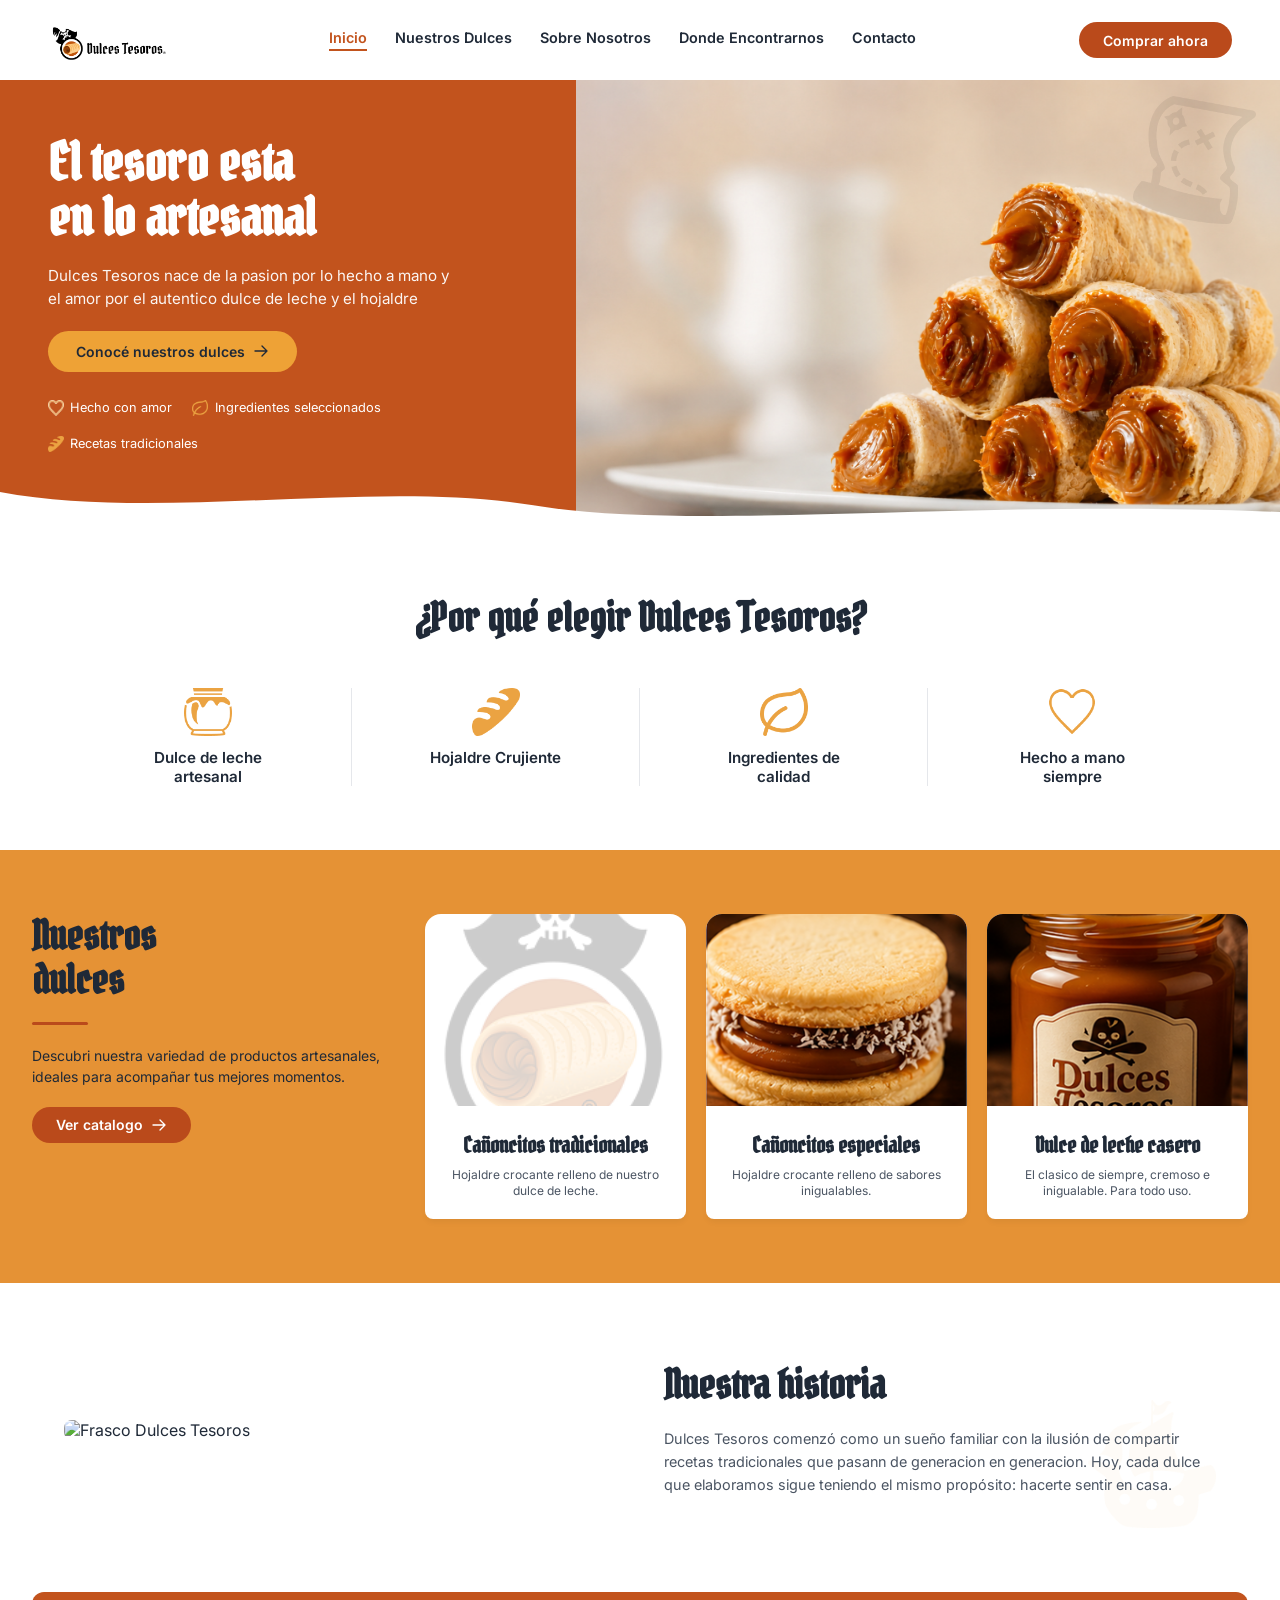
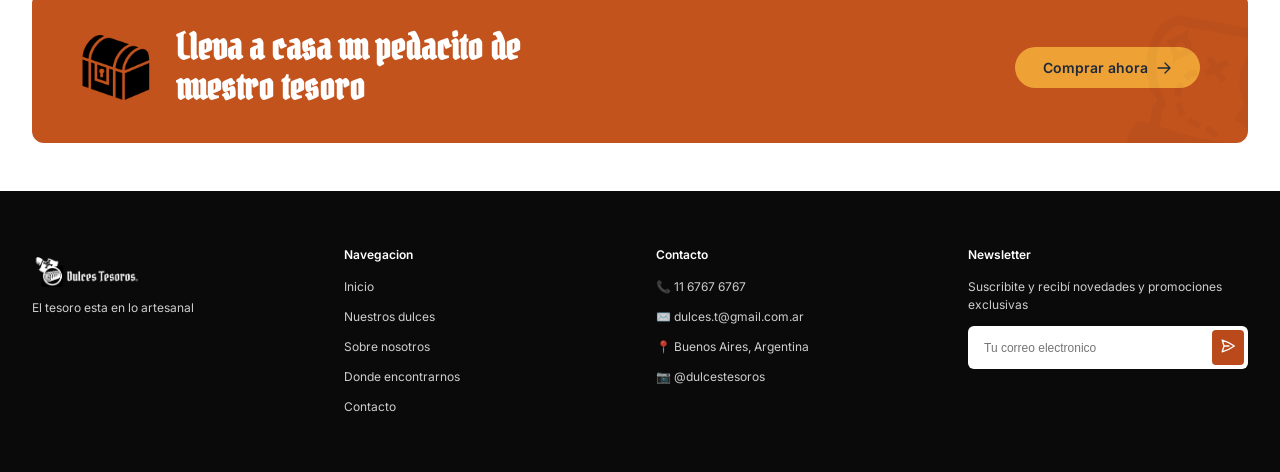
==== index.html @ 897faa63 "me olvide de comitear" ====
<!DOCTYPE html>
<html lang="es">
<head>
    <meta charset="UTF-8">
    <meta name="viewport" content="width=device-width, initial-scale=1.0">
    <title>Dulces Tesoros - El tesoro está en lo artesanal</title>
    <link rel="stylesheet" href="index.css">
</head>
<body>

    <!-- BARRA DE NAVEGACIÓN -->
    <nav class="navbar">
        <a href="#" class="brand-logo">
            <img src="imagenes/logoHorizontal 3.png" alt="Dulces Tesoros Logo">
        </a>
        <div class="nav-links">
            <a href="#" class="active">Inicio</a>
            <a href="#catalogo">Nuestros Dulces</a>
            <a href="#historia">Sobre Nosotros</a>
            <a href="#contacto">Donde Encontrarnos</a>
            <a href="#contacto">Contacto</a>
        </div>
        <a href="#" class="btn-primary btn-nav">Comprar ahora</a>
    </nav>

    <!-- SECCIÓN HERO BICOLOR -->
    <header class="hero">
        <div class="hero-left">
            <h1 class="hero-title">El tesoro esta<br>en lo artesanal</h1>
            <p class="hero-description">
                Dulces Tesoros nace de la pasion por lo hecho a mano y el amor por el autentico dulce de leche y el hojaldre
            </p>
            <div class="hero-cta">
                <a href="#catalogo" class="btn-gold">
                    Conocé nuestros dulces
                    <svg xmlns="http://www.w3.org/2000/svg" fill="none" viewBox="0 0 24 24" stroke-width="2" stroke="currentColor">
                        <path stroke-linecap="round" stroke-linejoin="round" d="M13.5 4.5 21 12m0 0-7.5 7.5M21 12H3" />
                    </svg>
                </a>
            </div>
            <div class="hero-badges">
                <div class="badge">
                    <img src="imagenes/Vector (2).png" alt="Corazón">
                    <span>Hecho con amor</span>
                </div>
                <div class="badge">
                    <img src="imagenes/Vector (3).png" alt="Hoja">
                    <span>Ingredientes seleccionados</span>
                </div>
                <div class="badge">
                    <img src="imagenes/Vector (4).png" alt="Receta">
                    <span>Recetas tradicionales</span>
                </div>
            </div>
        </div>

        <div class="hero-right">
            <img src="imagenes/Vector (1).png" alt="Marca de agua logo" class="watermark-top">
            <img src="imagenes/ChatGPT Image 18 ago 2026, 13_55_26 1.png" alt="Cañoncitos de dulce de leche" class="hero-main-img">
        </div>

        <div class="hero-wave">
            <svg viewBox="0 0 1200 120" preserveAspectRatio="none">
                <path d="M0,0 C150,90 350,-40 500,40 C650,120 900,20 1200,60 L1200,120 L0,120 Z"></path>
            </svg>
        </div>
    </header>

    <!-- SECCIÓN ¿POR QUÉ ELEGIRNOS? -->
    <section class="features">
        <h2 class="section-title">¿Por qué elegir Dulces Tesoros?</h2>
        <div class="features-grid">
            <div class="feature-item border-right">
                <img src="imagenes/Vector (5).png" alt="Dulce de leche artesanal">
                <p>Dulce de leche artesanal</p>
            </div>
            <div class="feature-item border-right">
                <img src="imagenes/Vector (4).png" alt="Hojaldre Crujiente">
                <p>Hojaldre Crujiente</p>
            </div>
            <div class="feature-item border-right">
                <img src="imagenes/Vector (3).png" alt="Ingredientes de calidad">
                <p>Ingredientes de calidad</p>
            </div>
            <div class="feature-item">
                <img src="imagenes/Vector (2).png" alt="Hecho a mano siempre">
                <p>Hecho a mano siempre</p>
            </div>
        </div>
    </section>

    <!-- SECCIÓN CATÁLOGO -->
    <section id="catalogo" class="catalog">
        <div class="catalog-container">
            <div class="catalog-info">
                <h2 class="section-title">Nuestros<br>dulces</h2>
                <div class="divider"></div>
                <p>Descubri nuestra variedad de productos artesanales, ideales para acompañar tus mejores momentos.</p>
                <div>
                    <a href="#" class="btn-primary">
                        Ver catalogo
                        <svg xmlns="http://www.w3.org/2000/svg" fill="none" viewBox="0 0 24 24" stroke-width="2" stroke="currentColor">
                            <path stroke-linecap="round" stroke-linejoin="round" d="M13.5 4.5 21 12m0 0-7.5 7.5M21 12H3" />
                        </svg>
                    </a>
                </div>
            </div>

            <div class="catalog-cards">
                <article class="product-card">
                    <img src="imagenes/image 16 2.png" alt="Cañoncitos tradicionales">
                    <div class="card-body">
                        <h3>Cañoncitos tradicionales</h3>
                        <p>Hojaldre crocante relleno de nuestro dulce de leche.</p>
                    </div>
                </article>

                <article class="product-card">
                    <img src="imagenes/Rectangle 11.png" alt="Cañoncitos especiales">
                    <div class="card-body">
                        <h3>Cañoncitos especiales</h3>
                        <p>Hojaldre crocante relleno de sabores inigualables.</p>
                    </div>
                </article>

                <article class="product-card">
                    <img src="imagenes/Rectangle 17.png" alt="Dulce de leche casero">
                    <div class="card-body">
                        <h3>Dulce de leche casero</h3>
                        <p>El clasico de siempre, cremoso e inigualable. Para todo uso.</p>
                    </div>
                </article>
            </div>
        </div>
    </section>

    <!-- SECCIÓN NUESTRA HISTORIA -->
    <section id="historia" class="history">
        <div class="history-container">
            <div class="history-image">
                <img src="imagenes/image 1.jpg" alt="Frasco Dulces Tesoros">
            </div>
            <div class="history-content">
                <h2 class="section-title">Nuestra historia</h2>
                <p>Dulces Tesoros comenzó como un sueño familiar con la ilusión de compartir recetas tradicionales que pasann de generacion en generacion. Hoy, cada dulce que elaboramos sigue teniendo el mismo propósito: hacerte sentir en casa.</p>
                <img src="imagenes/Vector.png" alt="Marca de agua barco" class="watermark-ship">
            </div>
        </div>
    </section>

    <!-- BANNER CTA -->
    <section class="cta-banner">
        <div class="cta-card">
            <div class="cta-content">
                <img src="imagenes/game-icons_locked-chest.png" alt="Cofre" class="cta-icon">
                <h3 class="cta-title">Lleva a casa un pedacito de nuestro tesoro</h3>
            </div>
            <a href="#" class="btn-gold">
                Comprar ahora
                <svg xmlns="http://www.w3.org/2000/svg" fill="none" viewBox="0 0 24 24" stroke-width="2" stroke="currentColor">
                    <path stroke-linecap="round" stroke-linejoin="round" d="M13.5 4.5 21 12m0 0-7.5 7.5M21 12H3" />
                </svg>
            </a>
            <img src="imagenes/Vector (1).png" alt="Marca de agua" class="watermark-cta">
        </div>
    </section>

    <!-- FOOTER -->
    <footer id="contacto" class="footer">
        <div class="footer-container">
            <div class="footer-col">
                <img src="imagenes/Group 15 (1) 1.png" alt="Dulces Tesoros Logo Blanco" class="footer-logo">
                <p>El tesoro esta en lo artesanal</p>
            </div>
            <div class="footer-col">
                <h4>Navegacion</h4>
                <a href="#">Inicio</a>
                <a href="#catalogo">Nuestros dulces</a>
                <a href="#historia">Sobre nosotros</a>
                <a href="#contacto">Donde encontrarnos</a>
                <a href="#contacto">Contacto</a>
            </div>
            <div class="footer-col">
                <h4>Contacto</h4>
                <p>📞 11 6767 6767</p>
                <p>✉️ dulces.t@gmail.com.ar</p>
                <p>📍 Buenos Aires, Argentina</p>
                <p>📷 @dulcestesoros</p>
            </div>
            <div class="footer-col">
                <h4>Newsletter</h4>
                <p>Suscribite y recibí novedades y promociones exclusivas</p>
                <form id="newsletter-form" class="newsletter-form">
                    <input type="email" id="newsletter-email" placeholder="Tu correo electronico" required>
                    <button type="submit" aria-label="Enviar newsletter">
                        <svg xmlns="http://www.w3.org/2000/svg" fill="none" viewBox="0 0 24 24" stroke-width="2" stroke="currentColor">
                            <path stroke-linecap="round" stroke-linejoin="round" d="M6 12 3.269 3.125A59.769 59.769 0 0 1 21.485 12 59.768 59.768 0 0 1 3.27 20.875L5.999 12Zm0 0h7.5" />
                        </svg>
                    </button>
                </form>
            </div>
        </div>
    </footer>

    <script src="index.js"></script>
</body>
</html>
---- index.css ----
/* ==========================================================================
   1. FUENTES Y VARIABLES GLOBALES
   ========================================================================== */
@import url('https://fonts.googleapis.com/css2?family=Inter:wght@400;600;700&family=Pirata+One&display=swap');

:root {
    --color-terracotta: #C2531D;
    --color-cream-hero: #EADCCE;
    --color-gold: #EEA236;
    --color-gold-hover: #F59E0B;
    --color-orange-bg: #E59235;
    --color-dark-orange: #BA4A1B;
    --color-black: #0A0A0A;
    --color-gray-dark: #1F2937;
    --color-gray-text: #4B5563;
    
    --font-title: 'Pirata One', cursive, serif;
    --font-body: 'Inter', sans-serif;
}

* {
    margin: 0;
    padding: 0;
    box-sizing: border-box;
}

html {
    scroll-behavior: smooth;
}

body {
    font-family: var(--font-body);
    color: var(--color-gray-dark);
    background-color: #FFFFFF;
}

a {
    text-decoration: none;
    color: inherit;
    transition: all 0.2s ease-in-out;
}

/* ==========================================================================
   2. ESTILOS REUTILIZABLES
   ========================================================================== */
.section-title {
    font-family: var(--font-title);
    font-size: 2.5rem;
    line-height: 1.1;
}

.btn-primary {
    background-color: var(--color-dark-orange);
    color: #FFFFFF;
    padding: 0.6rem 1.5rem;
    border-radius: 9999px;
    font-weight: 600;
    font-size: 0.875rem;
    display: inline-flex;
    align-items: center;
    gap: 0.5rem;
}

.btn-primary:hover {
    background-color: var(--color-terracotta);
}

.btn-primary svg,
.btn-gold svg {
    width: 1rem;
    height: 1rem;
}

.btn-gold {
    background-color: var(--color-gold);
    color: var(--color-gray-dark);
    padding: 0.75rem 1.75rem;
    border-radius: 9999px;
    font-weight: 600;
    font-size: 0.875rem;
    display: inline-flex;
    align-items: center;
    gap: 0.5rem;
}

.btn-gold:hover {
    background-color: var(--color-gold-hover);
}

/* ==========================================================================
   3. NAVEGACIÓN
   ========================================================================== */
.navbar {
    display: flex;
    align-items: center;
    justify-content: space-between;
    padding: 1rem 3rem;
    background-color: #FFFFFF;
    box-shadow: 0 1px 3px rgba(0, 0, 0, 0.05);
}

.brand-logo img {
    height: 2.75rem;
    object-fit: contain;
}

.nav-links {
    display: flex;
    gap: 1.75rem;
    font-size: 0.9rem;
    font-weight: 600;
}

.nav-links a:hover {
    color: var(--color-terracotta);
}

.nav-links a.active {
    color: var(--color-terracotta);
    border-bottom: 2px solid var(--color-terracotta);
    padding-bottom: 0.2rem;
}

/* ==========================================================================
   4. HERO BICOLOR
   ========================================================================== */
.hero {
    display: flex;
    flex-direction: column;
    position: relative;
    width: 100%;
}

.hero-left {
    background-color: var(--color-terracotta);
    color: #FFFFFF;
    padding: 3.5rem 2rem 5rem 3rem;
    display: flex;
    flex-direction: column;
    justify-content: center;
    gap: 1.25rem;
}

.hero-title {
    font-family: var(--font-title);
    font-size: 3.25rem;
    line-height: 1.05;
}

.hero-description {
    font-size: 0.95rem;
    line-height: 1.5;
    max-width: 26rem;
    opacity: 0.95;
}

.hero-badges {
    display: flex;
    flex-wrap: wrap;
    gap: 1.25rem;
    font-size: 0.8rem;
    margin-top: 0.5rem;
}

.badge {
    display: flex;
    align-items: center;
    gap: 0.4rem;
}

.badge img {
    width: 1rem;
    height: 1rem;
}

.hero-right {
    background-color: var(--color-cream-hero);
    position: relative;
    display: flex;
    align-items: center;
    justify-content: center;
    overflow: hidden;
}

.hero-main-img {
    width: 100%;
    height: 100%;
    object-fit: cover;
    display: block;
}

.watermark-top {
    position: absolute;
    top: 1rem;
    right: 1.5rem;
    height: 8rem;
    opacity: 0.35;
    pointer-events: none;
    z-index: 5;
}

.hero-wave {
    position: absolute;
    bottom: 0;
    left: 0;
    width: 100%;
    line-height: 0;
    z-index: 10;
}

.hero-wave svg {
    width: 100%;
    height: 2.5rem;
    fill: #FFFFFF;
}

/* ==========================================================================
   5. POR QUÉ ELEGIRNOS
   ========================================================================== */
.features {
    padding: 4rem 1.5rem;
    text-align: center;
}

.features .section-title {
    color: var(--color-gray-dark);
    margin-bottom: 3rem;
}

.features-grid {
    max-width: 72rem;
    margin: 0 auto;
    display: grid;
    grid-template-columns: repeat(4, 1fr);
}

.feature-item {
    display: flex;
    flex-direction: column;
    align-items: center;
    gap: 0.75rem;
    padding: 0 1rem;
}

.border-right {
    border-right: 1px solid #E5E7EB;
}

.feature-item img {
    height: 3rem;
    object-fit: contain;
}

.feature-item p {
    font-weight: 600;
    max-width: 140px;
    font-size: 0.95rem;
}

/* ==========================================================================
   6. CATÁLOGO DE DULCES
   ========================================================================== */
.catalog {
    padding: 4rem 2rem;
    background-color: var(--color-orange-bg);
}

.catalog-container {
    max-width: 80rem;
    margin: 0 auto;
    display: flex;
    gap: 2.5rem;
}

.catalog-info {
    width: 30%;
    display: flex;
    flex-direction: column;
    gap: 1.25rem;
    color: var(--color-gray-dark);
}

.catalog-info .divider {
    width: 3.5rem;
    height: 3px;
    background-color: var(--color-dark-orange);
    border-radius: 9999px;
}

.catalog-info p {
    font-size: 0.875rem;
    line-height: 1.5;
}

.catalog-cards {
    width: 70%;
    display: grid;
    grid-template-columns: repeat(3, 1fr);
    gap: 1.25rem;
}

.product-card {
    background-color: #FFFFFF;
    border-radius: 1rem 1rem 0.5rem 0.5rem;
    overflow: hidden;
    text-align: center;
    box-shadow: 0 4px 6px -1px rgba(0, 0, 0, 0.05);
}

.product-card img {
    width: 100%;
    height: 12rem;
    object-fit: cover;
}

.card-body {
    padding: 1.25rem 1rem;
    display: flex;
    flex-direction: column;
    gap: 0.5rem;
}

.card-body h3 {
    font-family: var(--font-title);
    font-size: 1.4rem;
}

.card-body p {
    font-size: 0.75rem;
    color: var(--color-gray-text);
    line-height: 1.35;
}

/* ==========================================================================
   7. NUESTRA HISTORIA
   ========================================================================== */
.history {
    padding: 5rem 2rem;
}

.history-container {
    max-width: 72rem;
    margin: 0 auto;
    display: flex;
    gap: 3rem;
    align-items: center;
}

.history-image {
    width: 50%;
}

.history-image img {
    width: 100%;
    border-radius: 0.5rem;
    object-fit: cover;
}

.history-content {
    width: 50%;
    position: relative;
    display: flex;
    flex-direction: column;
    gap: 1.25rem;
}

.history-content p {
    font-size: 0.9rem;
    line-height: 1.6;
    color: var(--color-gray-text);
    z-index: 10;
}

.watermark-ship {
    position: absolute;
    bottom: -2rem;
    right: 0;
    height: 8rem;
    opacity: 0.15;
    pointer-events: none;
}

/* ==========================================================================
   8. BANNER CTA
   ========================================================================== */
.cta-banner {
    max-width: 80rem;
    margin: 1rem auto 3rem;
    padding: 0 2rem;
}

.cta-card {
    background-color: var(--color-terracotta);
    color: #FFFFFF;
    border-radius: 0.75rem;
    padding: 2.25rem 3rem;
    display: flex;
    align-items: center;
    justify-content: space-between;
    position: relative;
    overflow: hidden;
}

.cta-content {
    display: flex;
    align-items: center;
    gap: 1.5rem;
    z-index: 10;
}

.cta-icon {
    height: 4.5rem;
    width: 4.5rem;
    object-fit: contain;
}

.cta-title {
    font-family: var(--font-title);
    font-size: 2.25rem;
    max-width: 26rem;
    line-height: 1.1;
}

.watermark-cta {
    position: absolute;
    right: -2rem;
    bottom: -2rem;
    height: 10rem;
    opacity: 0.15;
    pointer-events: none;
}

/* ==========================================================================
   9. FOOTER
   ========================================================================== */
.footer {
    background-color: var(--color-black);
    color: #FFFFFF;
    padding: 3.5rem 2rem;
    font-size: 0.75rem;
}

.footer-container {
    max-width: 80rem;
    margin: 0 auto;
    display: grid;
    grid-template-columns: repeat(4, 1fr);
    gap: 2rem;
}

.footer-col {
    display: flex;
    flex-direction: column;
    gap: 0.75rem;
}

.footer-col h4 {
    font-weight: 600;
    margin-bottom: 0.25rem;
}

.footer-col p,
.footer-col a {
    opacity: 0.8;
    line-height: 1.5;
}

.footer-logo {
    height: 2.5rem;
    object-fit: contain;
    align-self: flex-start;
}

.newsletter-form {
    display: flex;
    background-color: #FFFFFF;
    border-radius: 0.375rem;
    padding: 0.25rem;
}

.newsletter-form input {
    border: none;
    outline: none;
    padding: 0.375rem 0.75rem;
    font-size: 0.75rem;
    flex-grow: 1;
    color: var(--color-gray-dark);
}

.newsletter-form button {
    background-color: var(--color-dark-orange);
    color: #FFFFFF;
    border: none;
    padding: 0.5rem;
    border-radius: 0.25rem;
    cursor: pointer;
}

.newsletter-form button:hover {
    background-color: var(--color-terracotta);
}

.newsletter-form button svg {
    width: 1rem;
    height: 1rem;
}

/* ==========================================================================
   10. MEDIA QUERIES (DISPOSITIVOS MÓVILES)
   ========================================================================== */
@media (min-width: 768px) {
    .hero {
        flex-direction: row;
    }
    .hero-left {
        width: 45%;
    }
    .hero-right {
        width: 55%;
    }
}

@media (max-width: 767px) {
    .navbar {
        padding: 1rem;
    }
    .nav-links {
        display: none;
    }
    .features-grid {
        grid-template-columns: 1fr;
        gap: 2rem;
    }
    .border-right {
        border-right: none;
    }
    .catalog-container,
    .history-container {
        flex-direction: column;
    }
    .catalog-info, .catalog-cards,
    .history-image, .history-content {
        width: 100%;
    }
    .catalog-cards {
        grid-template-columns: 1fr;
    }
    .cta-card {
        flex-direction: column;
        gap: 1.5rem;
        text-align: center;
    }
    .footer-container {
        grid-template-columns: 1fr;
    }
}
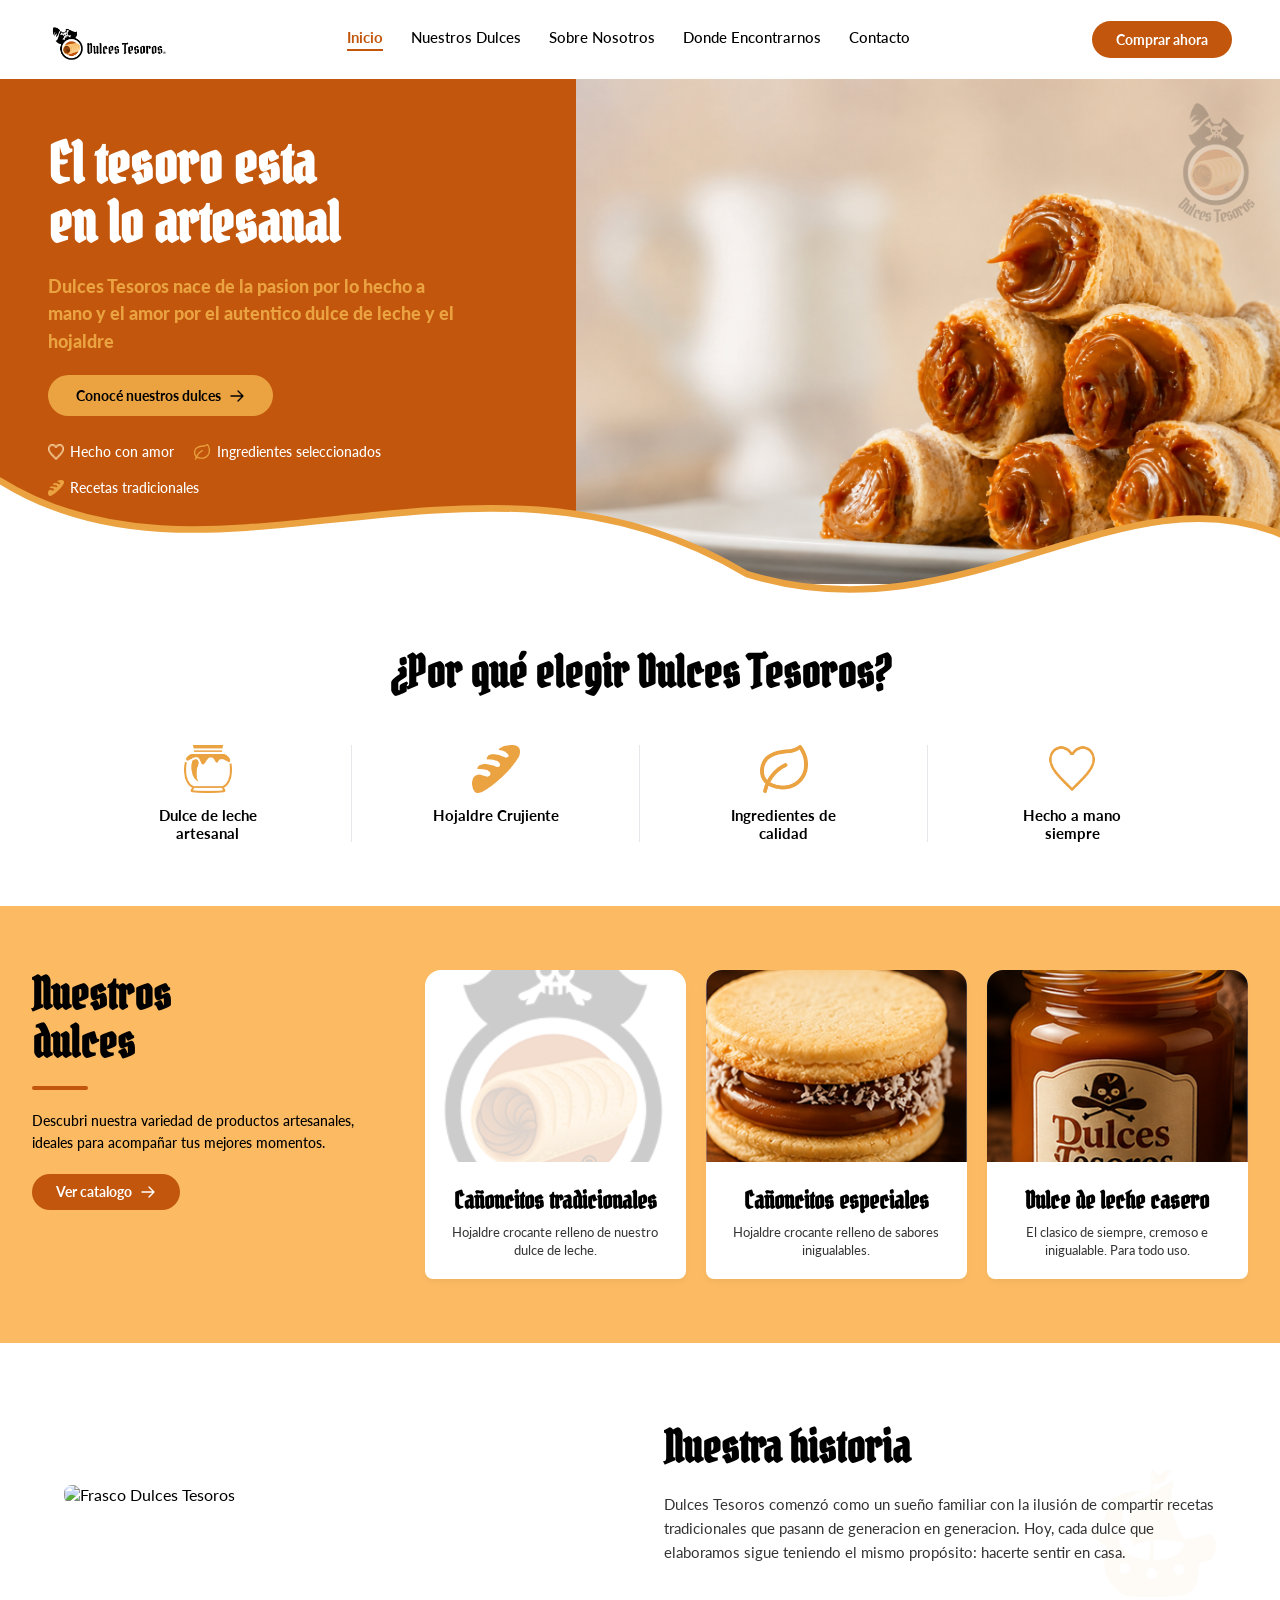
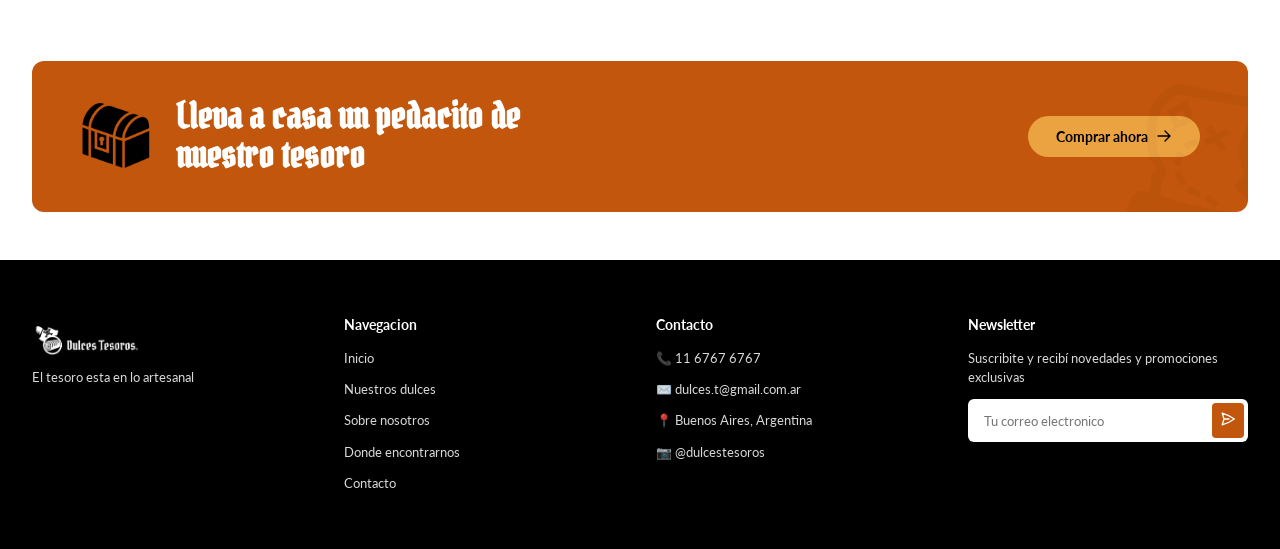
==== commit 79916dd4: "va bien e" ====
--- a/index.html
+++ b/index.html
@@ -55,15 +55,17 @@
         </div>
 
         <div class="hero-right">
-            <img src="imagenes/Vector (1).png" alt="Marca de agua logo" class="watermark-top">
+            <img src="imagenes/image 16 2.png" alt="Marca de agua logo" class="watermark-top">
             <img src="imagenes/ChatGPT Image 18 ago 2026, 13_55_26 1.png" alt="Cañoncitos de dulce de leche" class="hero-main-img">
         </div>
 
         <div class="hero-wave">
-            <svg viewBox="0 0 1200 120" preserveAspectRatio="none">
-                <path d="M0,0 C150,90 350,-40 500,40 C650,120 900,20 1200,60 L1200,120 L0,120 Z"></path>
-            </svg>
-        </div>
+    <svg viewBox="0 0 1200 120" preserveAspectRatio="none">
+        <path class="wave-fill" d="M0,20 C200,120 450,-30 700,90 C900,140 1050,10 1200,60 L1200,120 L0,120 Z"></path>
+        
+        <path class="wave-border" d="M0,20 C200,120 450,-30 700,90 C900,140 1050,10 1200,60"></path>
+    </svg>
+        </div>  
     </header>
 
     <!-- SECCIÓN ¿POR QUÉ ELEGIRNOS? -->
--- a/index.css
+++ b/index.css
@@ -1,21 +1,23 @@
 /* ==========================================================================
-   1. FUENTES Y VARIABLES GLOBALES
-   ========================================================================== */
-@import url('https://fonts.googleapis.com/css2?family=Inter:wght@400;600;700&family=Pirata+One&display=swap');
+   1. FUENTES Y VARIABLES DE MARCA (MANUAL DULCES TESOROS)
+   ========================================================================== */
+@import url('https://fonts.googleapis.com/css2?family=Lato:wght@400;500;700&family=Pirata+One&display=swap');
 
 :root {
-    --color-terracotta: #C2531D;
-    --color-cream-hero: #EADCCE;
-    --color-gold: #EEA236;
-    --color-gold-hover: #F59E0B;
-    --color-orange-bg: #E59235;
-    --color-dark-orange: #BA4A1B;
-    --color-black: #0A0A0A;
-    --color-gray-dark: #1F2937;
-    --color-gray-text: #4B5563;
+    /* Paleta Oficial */
+    --color-caramelo-oscuro: #C1560C;
+    --color-oro-hojaldre: #EBA342;
+    --color-oro-hojaldre-hover: #D89233;
+    --color-arena-dulce: #FCBB63;
+    --color-negro-pirata: #000000;
     
-    --font-title: 'Pirata One', cursive, serif;
-    --font-body: 'Inter', sans-serif;
+    /* Variables secundarias de texto */
+    --color-gray-text: #333333;
+    --color-white: #FFFFFF;
+    
+    /* Tipografías Oficiales */
+    --font-principal: 'Pirata One', cursive, serif;
+    --font-complementaria: 'Lato', sans-serif;
 }
 
 * {
@@ -29,9 +31,10 @@
 }
 
 body {
-    font-family: var(--font-body);
-    color: var(--color-gray-dark);
-    background-color: #FFFFFF;
+    font-family: var(--font-complementaria);
+    font-weight: 400;
+    color: var(--color-negro-pirata);
+    background-color: var(--color-white);
 }
 
 a {
@@ -44,17 +47,18 @@
    2. ESTILOS REUTILIZABLES
    ========================================================================== */
 .section-title {
-    font-family: var(--font-title);
-    font-size: 2.5rem;
+    font-family: var(--font-principal);
+    font-size: 2.75rem;
     line-height: 1.1;
+    color: var(--color-negro-pirata);
 }
 
 .btn-primary {
-    background-color: var(--color-dark-orange);
-    color: #FFFFFF;
+    background-color: var(--color-caramelo-oscuro);
+    color: var(--color-white);
     padding: 0.6rem 1.5rem;
     border-radius: 9999px;
-    font-weight: 600;
+    font-weight: 700;
     font-size: 0.875rem;
     display: inline-flex;
     align-items: center;
@@ -62,7 +66,7 @@
 }
 
 .btn-primary:hover {
-    background-color: var(--color-terracotta);
+    opacity: 0.9;
 }
 
 .btn-primary svg,
@@ -72,11 +76,11 @@
 }
 
 .btn-gold {
-    background-color: var(--color-gold);
-    color: var(--color-gray-dark);
+    background-color: var(--color-oro-hojaldre);
+    color: var(--color-negro-pirata);
     padding: 0.75rem 1.75rem;
     border-radius: 9999px;
-    font-weight: 600;
+    font-weight: 700;
     font-size: 0.875rem;
     display: inline-flex;
     align-items: center;
@@ -84,7 +88,7 @@
 }
 
 .btn-gold:hover {
-    background-color: var(--color-gold-hover);
+    background-color: var(--color-caramelo-oscuro);
 }
 
 /* ==========================================================================
@@ -95,7 +99,7 @@
     align-items: center;
     justify-content: space-between;
     padding: 1rem 3rem;
-    background-color: #FFFFFF;
+    background-color: var(--color-white);
     box-shadow: 0 1px 3px rgba(0, 0, 0, 0.05);
 }
 
@@ -107,17 +111,18 @@
 .nav-links {
     display: flex;
     gap: 1.75rem;
-    font-size: 0.9rem;
-    font-weight: 600;
+    font-size: 0.95rem;
+    font-weight: 500;
 }
 
 .nav-links a:hover {
-    color: var(--color-terracotta);
+    color: var(--color-caramelo-oscuro);
 }
 
 .nav-links a.active {
-    color: var(--color-terracotta);
-    border-bottom: 2px solid var(--color-terracotta);
+    color: var(--color-caramelo-oscuro);
+    font-weight: 700;
+    border-bottom: 2px solid var(--color-caramelo-oscuro);
     padding-bottom: 0.2rem;
 }
 
@@ -132,9 +137,9 @@
 }
 
 .hero-left {
-    background-color: var(--color-terracotta);
-    color: #FFFFFF;
-    padding: 3.5rem 2rem 5rem 3rem;
+    background-color: var(--color-caramelo-oscuro);
+    color: var(--color-white);
+    padding: 3.5rem 2rem 5.5rem 3rem;
     display: flex;
     flex-direction: column;
     justify-content: center;
@@ -142,23 +147,26 @@
 }
 
 .hero-title {
-    font-family: var(--font-title);
-    font-size: 3.25rem;
+    font-family: var(--font-principal);
+    font-size: 3.5rem;
     line-height: 1.05;
+    color: var(--color-white);
 }
 
 .hero-description {
-    font-size: 0.95rem;
+    font-size: 1.15rem;
     line-height: 1.5;
     max-width: 26rem;
-    opacity: 0.95;
+    font-weight: 1000;
+    color: var(--color-oro-hojaldre);
 }
 
 .hero-badges {
     display: flex;
     flex-wrap: wrap;
     gap: 1.25rem;
-    font-size: 0.8rem;
+    font-size: 0.85rem;
+    font-weight: 500;
     margin-top: 0.5rem;
 }
 
@@ -174,7 +182,7 @@
 }
 
 .hero-right {
-    background-color: var(--color-cream-hero);
+    background-color: var(--color-arena-dulce);
     position: relative;
     display: flex;
     align-items: center;
@@ -194,14 +202,15 @@
     top: 1rem;
     right: 1.5rem;
     height: 8rem;
-    opacity: 0.35;
+    opacity: 0.95;
     pointer-events: none;
     z-index: 5;
 }
 
+/* OLA DECORATIVA CON BORDE ORO HOJALDRE */
 .hero-wave {
     position: absolute;
-    bottom: 0;
+    bottom: -30px;
     left: 0;
     width: 100%;
     line-height: 0;
@@ -210,8 +219,18 @@
 
 .hero-wave svg {
     width: 100%;
-    height: 2.5rem;
-    fill: #FFFFFF;
+    height: 10rem;
+}
+
+.hero-wave .wave-fill {
+    fill: var(--color-white);
+}
+
+.hero-wave .wave-border {
+    fill: none;
+    stroke: var(--color-oro-hojaldre);
+    stroke-width: 5px;
+    stroke-linecap: round;
 }
 
 /* ==========================================================================
@@ -223,7 +242,6 @@
 }
 
 .features .section-title {
-    color: var(--color-gray-dark);
     margin-bottom: 3rem;
 }
 
@@ -238,7 +256,7 @@
     display: flex;
     flex-direction: column;
     align-items: center;
-    gap: 0.75rem;
+    gap: 0.8rem;
     padding: 0 1rem;
 }
 
@@ -252,7 +270,7 @@
 }
 
 .feature-item p {
-    font-weight: 600;
+    font-weight: 700;
     max-width: 140px;
     font-size: 0.95rem;
 }
@@ -262,7 +280,7 @@
    ========================================================================== */
 .catalog {
     padding: 4rem 2rem;
-    background-color: var(--color-orange-bg);
+    background-color: var(--color-arena-dulce);
 }
 
 .catalog-container {
@@ -277,19 +295,19 @@
     display: flex;
     flex-direction: column;
     gap: 1.25rem;
-    color: var(--color-gray-dark);
 }
 
 .catalog-info .divider {
     width: 3.5rem;
-    height: 3px;
-    background-color: var(--color-dark-orange);
+    height: 4px;
+    background-color: var(--color-caramelo-oscuro);
     border-radius: 9999px;
 }
 
 .catalog-info p {
-    font-size: 0.875rem;
+    font-size: 0.9rem;
     line-height: 1.5;
+    font-weight: 500;
 }
 
 .catalog-cards {
@@ -300,7 +318,7 @@
 }
 
 .product-card {
-    background-color: #FFFFFF;
+    background-color: var(--color-white);
     border-radius: 1rem 1rem 0.5rem 0.5rem;
     overflow: hidden;
     text-align: center;
@@ -321,14 +339,16 @@
 }
 
 .card-body h3 {
-    font-family: var(--font-title);
-    font-size: 1.4rem;
+    font-family: var(--font-principal);
+    font-size: 1.5rem;
+    color: var(--color-negro-pirata);
 }
 
 .card-body p {
-    font-size: 0.75rem;
+    font-size: 0.8rem;
     color: var(--color-gray-text);
-    line-height: 1.35;
+    line-height: 1.4;
+    font-weight: 400;
 }
 
 /* ==========================================================================
@@ -365,9 +385,10 @@
 }
 
 .history-content p {
-    font-size: 0.9rem;
+    font-size: 0.95rem;
     line-height: 1.6;
     color: var(--color-gray-text);
+    font-weight: 400;
     z-index: 10;
 }
 
@@ -390,8 +411,8 @@
 }
 
 .cta-card {
-    background-color: var(--color-terracotta);
-    color: #FFFFFF;
+    background-color: var(--color-caramelo-oscuro);
+    color: var(--color-white);
     border-radius: 0.75rem;
     padding: 2.25rem 3rem;
     display: flex;
@@ -415,10 +436,11 @@
 }
 
 .cta-title {
-    font-family: var(--font-title);
+    font-family: var(--font-principal);
     font-size: 2.25rem;
     max-width: 26rem;
     line-height: 1.1;
+    color: var(--color-white);
 }
 
 .watermark-cta {
@@ -431,13 +453,13 @@
 }
 
 /* ==========================================================================
-   9. FOOTER
+   9. FOOTER NEGRO PIRATA
    ========================================================================== */
 .footer {
-    background-color: var(--color-black);
-    color: #FFFFFF;
+    background-color: var(--color-negro-pirata);
+    color: var(--color-white);
     padding: 3.5rem 2rem;
-    font-size: 0.75rem;
+    font-size: 0.8rem;
 }
 
 .footer-container {
@@ -455,14 +477,16 @@
 }
 
 .footer-col h4 {
-    font-weight: 600;
+    font-weight: 700;
+    font-size: 0.9rem;
     margin-bottom: 0.25rem;
 }
 
 .footer-col p,
 .footer-col a {
-    opacity: 0.8;
+    opacity: 0.85;
     line-height: 1.5;
+    font-weight: 400;
 }
 
 .footer-logo {
@@ -473,7 +497,7 @@
 
 .newsletter-form {
     display: flex;
-    background-color: #FFFFFF;
+    background-color: var(--color-white);
     border-radius: 0.375rem;
     padding: 0.25rem;
 }
@@ -482,14 +506,15 @@
     border: none;
     outline: none;
     padding: 0.375rem 0.75rem;
-    font-size: 0.75rem;
+    font-size: 0.8rem;
+    font-family: var(--font-complementaria);
     flex-grow: 1;
-    color: var(--color-gray-dark);
+    color: var(--color-negro-pirata);
 }
 
 .newsletter-form button {
-    background-color: var(--color-dark-orange);
-    color: #FFFFFF;
+    background-color: var(--color-caramelo-oscuro);
+    color: var(--color-white);
     border: none;
     padding: 0.5rem;
     border-radius: 0.25rem;
@@ -497,7 +522,7 @@
 }
 
 .newsletter-form button:hover {
-    background-color: var(--color-terracotta);
+    opacity: 0.9;
 }
 
 .newsletter-form button svg {
@@ -506,7 +531,7 @@
 }
 
 /* ==========================================================================
-   10. MEDIA QUERIES (DISPOSITIVOS MÓVILES)
+   10. MEDIA QUERIES (DESKTOP Y MOBILE)
    ========================================================================== */
 @media (min-width: 768px) {
     .hero {
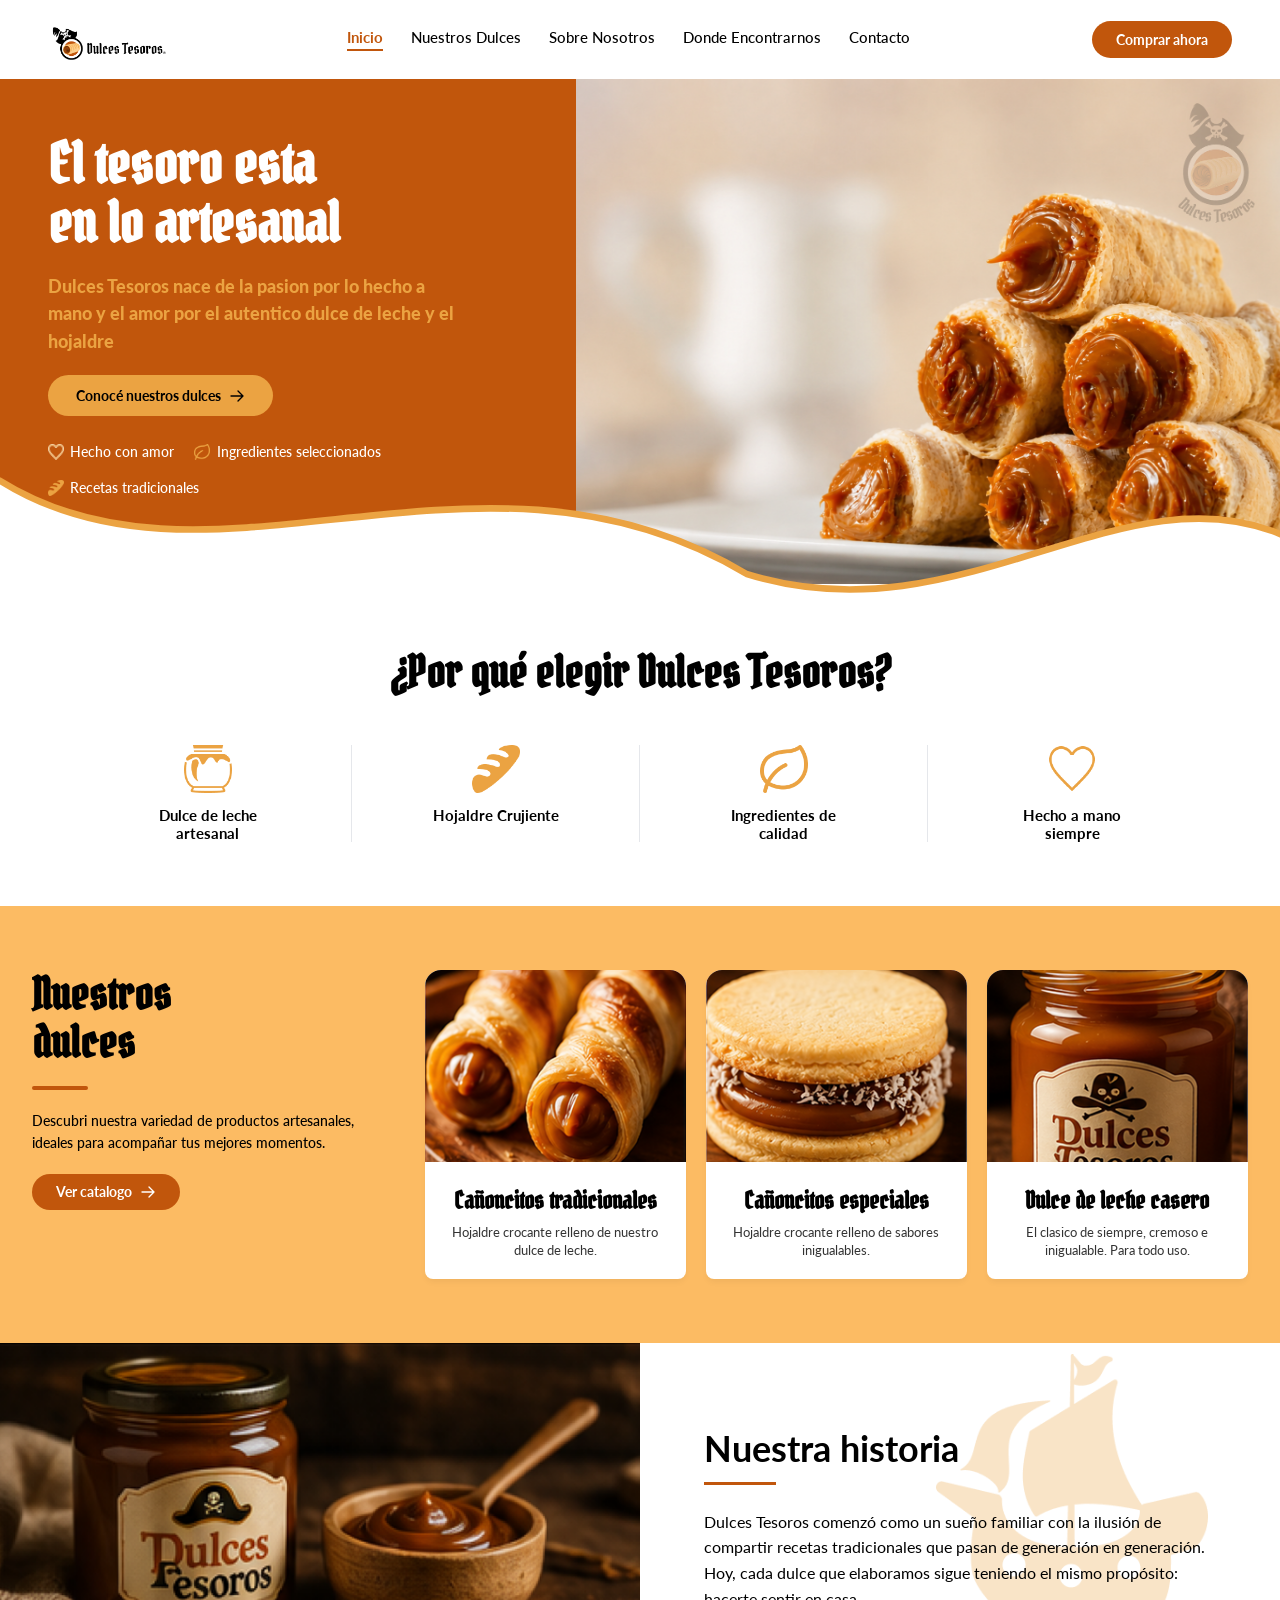
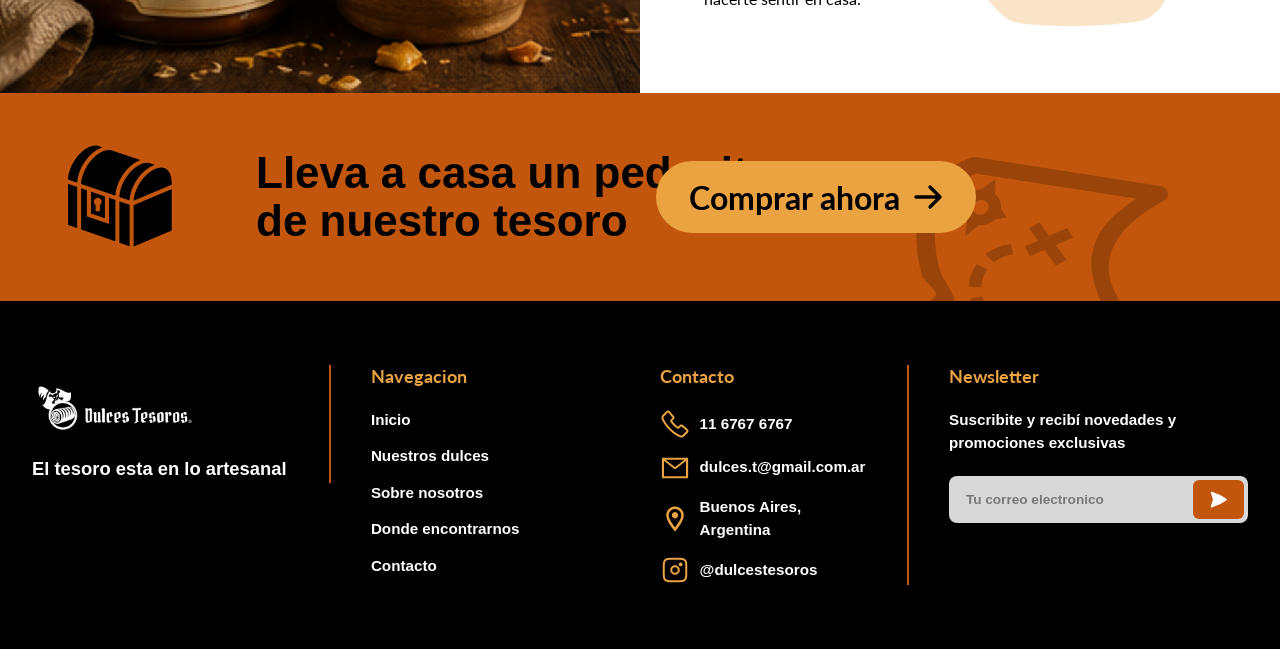
==== commit 7b4fec78: "casi listo" ====
--- a/index.html
+++ b/index.html
@@ -110,7 +110,7 @@
 
             <div class="catalog-cards">
                 <article class="product-card">
-                    <img src="imagenes/image 16 2.png" alt="Cañoncitos tradicionales">
+                    <img src="imagenes/Rectangle 15.png" alt="Cañoncitos tradicionales">
                     <div class="card-body">
                         <h3>Cañoncitos tradicionales</h3>
                         <p>Hojaldre crocante relleno de nuestro dulce de leche.</p>
@@ -136,15 +136,16 @@
         </div>
     </section>
 
-    <!-- SECCIÓN NUESTRA HISTORIA -->
-    <section id="historia" class="history">
+        <!-- SECCIÓN NUESTRA HISTORIA -->
+        <section id="historia" class="history">
         <div class="history-container">
             <div class="history-image">
-                <img src="imagenes/image 1.jpg" alt="Frasco Dulces Tesoros">
+                <img src="imagenes/historia.png" alt="Frasco Dulces Tesoros">
             </div>
             <div class="history-content">
-                <h2 class="section-title">Nuestra historia</h2>
-                <p>Dulces Tesoros comenzó como un sueño familiar con la ilusión de compartir recetas tradicionales que pasann de generacion en generacion. Hoy, cada dulce que elaboramos sigue teniendo el mismo propósito: hacerte sentir en casa.</p>
+                <h2 class="history-title">Nuestra historia</h2>
+                <div class="history-divider"></div>
+                <p>Dulces Tesoros comenzó como un sueño familiar con la ilusión de compartir recetas tradicionales que pasan de generación en generación. Hoy, cada dulce que elaboramos sigue teniendo el mismo propósito: hacerte sentir en casa.</p>
                 <img src="imagenes/Vector.png" alt="Marca de agua barco" class="watermark-ship">
             </div>
         </div>
@@ -172,7 +173,7 @@
         <div class="footer-container">
             <div class="footer-col">
                 <img src="imagenes/Group 15 (1) 1.png" alt="Dulces Tesoros Logo Blanco" class="footer-logo">
-                <p>El tesoro esta en lo artesanal</p>
+                <p class="footer-slogan">El tesoro esta en lo artesanal</p>
             </div>
             <div class="footer-col">
                 <h4>Navegacion</h4>
@@ -184,10 +185,10 @@
             </div>
             <div class="footer-col">
                 <h4>Contacto</h4>
-                <p>📞 11 6767 6767</p>
-                <p>✉️ dulces.t@gmail.com.ar</p>
-                <p>📍 Buenos Aires, Argentina</p>
-                <p>📷 @dulcestesoros</p>
+                <p><img src="imagenes/telefono.png" alt="Teléfono" class="footer-icon"> 11 6767 6767</p>
+                <p><img src="imagenes/mail.png" alt="Correo electrónico" class="footer-icon"> dulces.t@gmail.com.ar</p>
+                <p><img src="imagenes/marcador.png" alt="Ubicación" class="footer-icon"> Buenos Aires, Argentina</p>
+                <p><img src="imagenes/insta.png" alt="Instagram" class="footer-icon"> @dulcestesoros</p>
             </div>
             <div class="footer-col">
                 <h4>Newsletter</h4>
--- a/index.css
+++ b/index.css
@@ -355,170 +355,269 @@
    7. NUESTRA HISTORIA
    ========================================================================== */
 .history {
-    padding: 5rem 2rem;
+    width: 100%;
+    background-color: var(--color-white);
+    padding: 0;
 }
 
 .history-container {
-    max-width: 72rem;
-    margin: 0 auto;
-    display: flex;
-    gap: 3rem;
-    align-items: center;
+    display: flex;
+    align-items: stretch; /* Estira la imagen para ocupar toda la altura del bloque */
+    width: 100%;
+    min-height: 350px;
 }
 
 .history-image {
     width: 50%;
+    min-height: 350px;
+    position: relative;
 }
 
 .history-image img {
     width: 100%;
-    border-radius: 0.5rem;
-    object-fit: cover;
+    height: 100%;
+    min-height: 350px; /* Fuerza a la imagen a tener un alto visible siempre */
+    object-fit: cover;  /* Ajusta la imagen al espacio sin deformarla */
+    display: block;
 }
 
 .history-content {
     width: 50%;
+    padding: 3rem 4rem;
     position: relative;
     display: flex;
     flex-direction: column;
-    gap: 1.25rem;
+    justify-content: center;
+}
+
+.history-title {
+    font-family: var(--font-complementaria);
+    font-size: 2.25rem;
+    font-weight: 700;
+    color: var(--color-negro-pirata);
+    margin-bottom: 0.75rem;
+}
+
+.history-divider {
+    width: 4.5rem;
+    height: 3px;
+    background-color: var(--color-caramelo-oscuro);
+    margin-bottom: 1.5rem;
 }
 
 .history-content p {
-    font-size: 0.95rem;
+    font-size: 1rem;
     line-height: 1.6;
-    color: var(--color-gray-text);
+    color: var(--color-negro-pirata);
     font-weight: 400;
-    z-index: 10;
+    max-width: 32rem;
+    z-index: 2;
 }
 
 .watermark-ship {
     position: absolute;
-    bottom: -2rem;
-    right: 0;
-    height: 8rem;
-    opacity: 0.15;
+    right: 4.5rem;
+    top: 42%;
+    transform: translateY(-50%);
+    height: 17rem;
+    opacity: 1;
     pointer-events: none;
-}
-
+    z-index: 1;
+}
 /* ==========================================================================
    8. BANNER CTA
    ========================================================================== */
 .cta-banner {
-    max-width: 80rem;
-    margin: 1rem auto 3rem;
-    padding: 0 2rem;
+    width: 100%;
+    max-width: 100%;
+    padding: 0;
 }
 
 .cta-card {
     background-color: var(--color-caramelo-oscuro);
     color: var(--color-white);
-    border-radius: 0.75rem;
-    padding: 2.25rem 3rem;
+    border-radius: 0;
+    padding: 3rem 4rem;
     display: flex;
     align-items: center;
     justify-content: space-between;
     position: relative;
     overflow: hidden;
+    width: 100%;
 }
 
 .cta-content {
     display: flex;
     align-items: center;
-    gap: 1.5rem;
+    gap: 5rem;
     z-index: 10;
 }
 
 .cta-icon {
+    height: 7rem;
+    width: 7rem;
+    object-fit: contain;
+}
+
+.cta-title {
+    font-family: var(--font-complementaria);
+    font-size: 2.75rem;
+    font-weight: 800;
+    max-width: 34rem;
+    line-height: 1.1;
+    color: var(--color-negro-pirata);
+}
+
+.cta-card .btn-gold {
+    position: relative;
+    z-index: 10;
     height: 4.5rem;
-    width: 4.5rem;
-    object-fit: contain;
-}
-
-.cta-title {
-    font-family: var(--font-principal);
-    font-size: 2.25rem;
-    max-width: 26rem;
-    line-height: 1.1;
-    color: var(--color-white);
+    width: 20rem;
+    right: 15rem;
+    font-size: 2rem;
+    display: inline-flex;
+    align-items: center;
+    justify-content: center;
+    gap: 0.75rem; 
+}
+
+.cta-card .btn-gold svg {
+    width: 2rem;          
+    height: 2rem;         
+    stroke-width: 2.5px;  
 }
 
 .watermark-cta {
     position: absolute;
-    right: -2rem;
-    bottom: -2rem;
-    height: 10rem;
-    opacity: 0.15;
+    right: 7rem;
+    bottom: -7rem;
+    height: 16rem;
+    width: 18rem;
+    opacity: 1;
     pointer-events: none;
-}
-
+    z-index: 1;
+}
 /* ==========================================================================
    9. FOOTER NEGRO PIRATA
    ========================================================================== */
 .footer {
     background-color: var(--color-negro-pirata);
     color: var(--color-white);
-    padding: 3.5rem 2rem;
-    font-size: 0.8rem;
+    padding: 4rem 2rem;
+    font-size: 0.95rem;
 }
 
 .footer-container {
     max-width: 80rem;
     margin: 0 auto;
     display: grid;
-    grid-template-columns: repeat(4, 1fr);
-    gap: 2rem;
+    grid-template-columns: 1.2fr 1fr 1fr 1.2fr;
+    gap: 2.5rem;
+    align-items: start;
 }
 
 .footer-col {
     display: flex;
     flex-direction: column;
-    gap: 0.75rem;
+    gap: 0.85rem;
+}
+.footer-logo {
+    height: 10rem;
+    width: 10rem;
+    object-fit: contain;
+    align-self: flex-start;
+    margin-bottom: 0.25rem;
+}
+
+/* Líneas divisorias verticales de color caramelo */
+.footer-col:nth-child(1),
+.footer-col:nth-child(3) {
+    border-right: 2px solid var(--color-caramelo-oscuro);
+    padding-right: 2rem;
 }
 
 .footer-col h4 {
+    color: var(--color-oro-hojaldre);
     font-weight: 700;
-    font-size: 0.9rem;
-    margin-bottom: 0.25rem;
+    font-size: 1.15rem;
+    margin-bottom: 0.5rem;
 }
 
 .footer-col p,
 .footer-col a {
-    opacity: 0.85;
+    color: var(--color-white);
+    opacity: 1;
     line-height: 1.5;
-    font-weight: 400;
+    font-weight: 600;
+    text-decoration: none;
+    display: flex;
+    align-items: center;
+    gap: 0.6rem;
+}
+
+.footer-col a:hover {
+    color: var(--color-caramelo-oscuro);
+}
+
+/* Color dorado/caramelo para los iconos de contacto */
+.footer-col p svg,
+.footer-col a svg,
+.footer-col p i,
+.footer-col a i {
+    color: var(--color-caramelo-oscuro);
+    fill: var(--color-caramelo-oscuro);
+    flex-shrink: 0;
 }
 
 .footer-logo {
-    height: 2.5rem;
+    height: 4.5rem;
     object-fit: contain;
     align-self: flex-start;
-}
-
+    margin-bottom: 0.25rem;
+}
+
+.footer-slogan {
+    font-size: 1.15rem;
+    font-weight: 700;
+    color: var(--color-white);
+    line-height: 1.3;
+}
+
+/* Formulario de Newsletter con fondo gris claro */
 .newsletter-form {
     display: flex;
-    background-color: var(--color-white);
-    border-radius: 0.375rem;
+    background-color: #d8d8d8;
+    border-radius: 0.5rem;
     padding: 0.25rem;
+    margin-top: 0.5rem;
 }
 
 .newsletter-form input {
     border: none;
     outline: none;
-    padding: 0.375rem 0.75rem;
-    font-size: 0.8rem;
+    background-color: transparent;
+    padding: 0.6rem 0.8rem;
+    font-size: 0.85rem;
     font-family: var(--font-complementaria);
+    font-weight: 600;
     flex-grow: 1;
-    color: var(--color-negro-pirata);
+    color: #333333;
+}
+
+.newsletter-form input::placeholder {
+    color: #777777;
 }
 
 .newsletter-form button {
     background-color: var(--color-caramelo-oscuro);
     color: var(--color-white);
     border: none;
-    padding: 0.5rem;
-    border-radius: 0.25rem;
+    padding: 0.6rem 1rem;
+    border-radius: 0.375rem;
     cursor: pointer;
+    display: flex;
+    align-items: center;
+    justify-content: center;
 }
 
 .newsletter-form button:hover {
@@ -526,8 +625,9 @@
 }
 
 .newsletter-form button svg {
-    width: 1rem;
-    height: 1rem;
+    width: 1.2rem;
+    height: 1.2rem;
+    fill: currentColor;
 }
 
 /* ==========================================================================
@@ -578,4 +678,15 @@
     .footer-container {
         grid-template-columns: 1fr;
     }
+    .footer-col:nth-child(1),
+    .footer-col:nth-child(3) {
+        border-right: none;
+        padding-right: 0;
+    }
+    .footer-icon {
+    width: 1.25rem;
+    height: 1.25rem;
+    object-fit: contain;
+    flex-shrink: 0;
+}
 }
